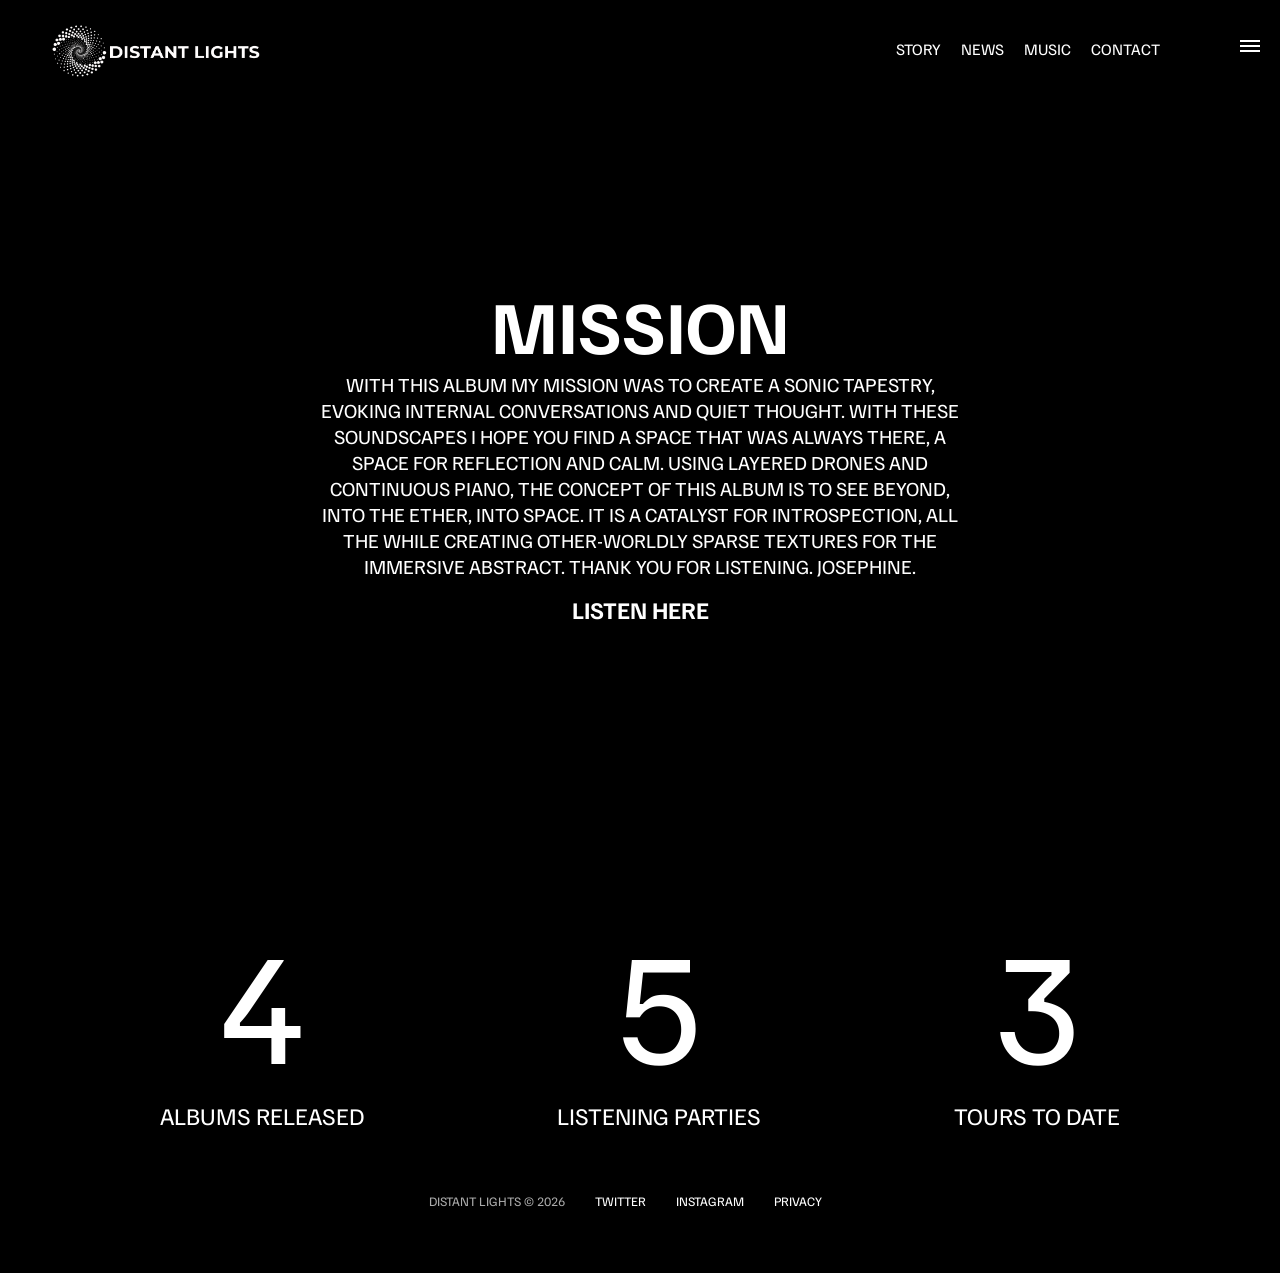
==== Mission.html @ 5c81bdf1 "Initial Commit" ====
<!DOCTYPE html>
<html lang="en">
<head>
  <meta charset="UTF-8">
  <meta http-equiv="X-UA_Compatible" content="IE=edge">
  <meta name="viewport" content="width=device-width,
  initial-scale=1.0">  
  <Link rel="stylesheet" href="mystyle.css">
  <script src="js/script.js" defer></script>
  <title>Mission</title>
</head>
<body>
  <div id="overlay"></div>
  <div id="mobile-menu" class="mobile-main-menu">
    <ul>
      <li><a href="Mission.html">Mission</a></li>
      <li><a href="shop.html">Shop</a></li>
      <li><a href="Tour.html">Tour</a></li>

      <li class="mobile-only"><a href="Story.html">Story</a></li>
    <li class="mobile-only"><a href="News.html">News</a></li>
    <li class="mobile-only"><a href="Music.html">Music</a></li>
    <li class="mobile-only"><a href="Contact.html">Contact</a></li>
    </ul>
  </div>
 <header class="main-header">
  <div class="logo">
    <a href="index.html">
      <img src="img/Logo_Text_04.png" alt="logo" />
  </a>
  </div>
  <nav class="desktop-main-menu">
  <ul>
    <li><a href="Story.html">Story</a></li>
    <li><a href="News.html">News</a></li>
    <li><a href="Music.html">Music</a></li>
    <li><a href="Contact.html">Contact</a></li>
  </ul>
 </nav>
</header>

 <!-- Hamburger Menu-->
  <button id="menu-btn" class="hamburger" type="button">
    <span class="hamburger-top"></span>
    <span class="hamburger-middle"></span>
    <span class="hamburger-bottom"></span>
  </button> 

  <section class="section-animate bg-mission"></section>


  <div class="section-inner-center">
   <h3>Mission</h3>
   <p>With this album my mission was to create a sonic tapestry, evoking internal conversations 
    and quiet thought.  With these soundscapes I hope you find a space that was always there, a space for reflection and 
    calm.  Using layered drones and continuous piano, the concept of this album is to see beyond, into the ether, into space.
    It is a catalyst for introspection, all the while creating other-worldly sparse textures for the immersive abstract. 
    Thank you for listening. Josephine.
   </p>
   <a href ="Music.html"><h2>Listen Here</a></a>
   </div>
 

   <div class="stats">
    <div>
        <span class="counter" data-target="7">0</span>
        <h4>Albums Released</h4>
    </div>
    <div>
        <span class="counter" data-target="5">0</span>
        <h4>Listening Parties</h4>
    </div>
    <div>
        <span class="counter" data-target="3">0</span>
        <h4>Tours to date</h4>
    </div>
   </div>

    <footer>
      <ul>
      <li>Distant Lights &copy; 2026</li>
      <li><a href="#">Twitter</a></li>
      <li><a href="#">Instagram</a></li>
      <li><a href="#">Privacy</a></li>
    </ul>
    </footer>
 </body>
</html>
---- mystyle.css ----
/* Add your own CSS under here */
@import url('https://fonts.googleapis.com/css2?family=Familjen+Grotesk:ital,wght@0,400..700;1,400..700&display=swap');

*,
  *::before,
  *::after {
    margin: 0;
    padding: 0;
    box-sizing: border-box;
  }
body {
    font-family: "Familjen Grotesk", sans-serif;
    background: #000;
    color: #fff;
}

a {
    text-decoration: none;
    color: #fff;
}

ul {
    list-style: none;
}

/* Header/Navbar */
.main-header {
  position: fixed;
  top: 0;
  left: 0;
  width: 100%;
  z-index: 3;
  display: flex;
  justify-content: space-between;
  align-items: center;
  text-transform: uppercase;
  height: 100px;
  padding: 0 50px;
}

/* logo */
.logo {
    width: 210px;
    height: auto;
}

.logo img {
    display: block;
    width: 100%;
    height: auto;
}

/* Desktop Menu*/
.desktop-main-menu {
    margin-right: 50px;
}

.desktop-main-menu ul {
    display: flex;
}

.desktop-main-menu ul li {
    position: relative;
    margin-right: 20px;
    padding-bottom: 2px;
}

/*Menu Nav link Bottom Border */
.desktop-main-menu ul li a::after {
    content: '';
    position: absolute;
    bottom: 0;
    left: 0;
    width: 100%;
    height: 1px;
    background: #fff;
    transform: scaleX(0);
    transition: transform 0.6s cubic-bezier(0.19, 1, 0.22, 1);
    transform-origin: right center;
  }

  .desktop-main-menu ul li a:hover::after {
    transform: scaleX(1);
    transform-origin: left center;
    transition-duration: 0.4s;
  }

  /*Sections*/
  section {
    position: relative;
    height: 100vh;
    background-position: center center;
    background-repeat: no-repeat;
    background-size: cover;
    text-transform: uppercase;
  }

  .section-inner {
    position: absolute;
    bottom: 200px;
    left: 150px;
    max-width: 560px;
  }

  .section-inner h4 {
    font-size: 22px;
    margin-bottom: 5px;
    font-weight: 300;
    animation: fadeInUp 0.5s ease-in-out;
  }

  .section-inner h2 {
    font-size: 50px;
    margin-bottom: 20px;
    font-weight: 700;
    animation: fadeInUp 0.5s ease-in-out 0.2s;
    animation-fill-mode: both;
  }

  .section-inner a {
     animation: fadeInUp 0.5s ease-in-out 0.4s;
      animation-fill-mode: both;
  }

  /*Background Images*/
  .section-a {
    background-image: url('img/Background_Space_01.jpg');
  }
  .section-b {
    background-image: url('img/0445 (1).jpg');
  }
  .section-c {
    background-image: url('img/1090 (3).jpg');
  }
  .section-d {
    background-image: url('img/88 (223).jpg');
  }

  .btn {
    position: relative;
    display: inline-block;
    cursor: pointer;
    text-align: center;
    min-width: 130px;
    padding: 15px 50px;
    margin-top: 10px;
    border: 2px solid #fff;
    text-transform: uppercase;
    font-weight: bold;
    overflow: hidden;
    z-index: 2;
  }

  .btn:hover span {
    color: #000;
  }
  .btn .hover {
    position: absolute;
    top: 0;
    left: 0;
    width: 100%;
    height: 100%;
    background-color: #fff;
    color: #000;
    z-index: -1;
    transform: translateY(100%);
    transition: transform 0.6s cubic-bezier(0.19, 1, 0.22, 1);
  }

  .btn:hover .hover {
    transform: translateY(0);

  }

  .scroll-arrow {
    position: absolute;
    bottom: 50px;
    left: 50%;
    transform: translateX(-50%);
    animation: fadeBounce 5s infinite;
  }

  /*Footer*/
  footer {
    position: relative;
    padding: 55px 0;
  }

  footer ul {
    display: flex;
    justify-content: center;
    align-items: center;
    flex-wrap: wrap;
  }

  footer ul li {
    margin-right: 30px;
    color: #aaa;
    text-transform: uppercase;
    font-size: 13px;
    line-height: 2.5;
  }

  footer ul li a {
    color: #fff;
    transition: color 0.6s;
  }

  footer ul li a:hover {
    color: #aaa;
  }

  /* Hamburger Menu */
  .hamburger {
    position: fixed;
    top: 40px;
    right: 20px;
    z-index: 10;
    cursor: pointer;
    width: 20px;
    height: 20px;
    background: none;
    border: none;
  }

  .hamburger-top,
  .hamburger-middle,
  .hamburger-bottom {
    position: absolute;
    width: 20px;
    height: 2px;
    top: 0;
    left: 0;
    background: #fff;
    transition: all 0.5s;
  }

  .hamburger-middle {
    transform: translateY(5px);
  }

  .hamburger-bottom {
    transform: translateY(10px);
  }

   /* Transition hamburger to X when open */
   .open {
    transform: rotate(90deg);
   }

   .open .hamburger-top {
     transform: rotate(45deg) translateY(6px) translateX(6px);
   }

   .open .hamburger-middle {
    display: none;
   }

   .open .hamburger-bottom {
    transform: rotate(-45deg) translateY(6px) translateX(-6px);
   }

   /* Overlay */
   .overlay-show {
    position: fixed;
    top: 0;
    left: 0;
    width: 100%;
    height: 100%;
    background-color: rgba(0,0,0,0.5);
    z-index: 3;
   }

   /* Stop body scroll */
   .stop-scrolling {
    overflow: hidden;
   }

   /* Hide mobile main menu items */
   .mobile-only {
    display: none;
   }

   /* Mobile Menu */
   .mobile-main-menu {
    position: fixed;
    top: 0;
    right: 0;
    width: 350px;
    height: 100%;
    background: #000;
    z-index: 4;
    display: flex;
    align-items: center;
    justify-content: center;
    transform: translateX(100%);
    transition: transform 0.6s cubic-bezier(0.19, 1, 0.22, 1);
   }

   /* Bring menu from right */
   .show-menu {
    transform: translateX(0);
   }

   .mobile-main-menu ul {
    display: flex;
    flex-direction: column;
    align-items: end;
    justify-content: center;
    padding: 50px;
    width: 100%;
   }

   .mobile-main-menu ul li {
    margin-bottom: 20px;
    font-size: 18px;
    text-transform: uppercase;
    border-bottom: 1px #555 dotted;
    width: 100%;
    text-align: right;
    padding-bottom: 8px;
   }

   .mobile-main-menu ul li a {
    color: #fff;
    transition: color 0.6s;
   }

   .mobile-main-menu ul li a:hover {
    color: #aaa;
   }

   /*Inner Pages */
   .bg-story {
    background-image: url('img/109801 (2).jpg');
   }

   .bg-news {
    background-image: url('img/2850 (2).jpg');
   }

   .bg-music {
    background-image: url('img/1090 (3).jpg');
   }

   .bg-contact {
    background-image: url('img/Space_01 (3).jpg');
   }

   .bg-mission {
    background-image: url('img/2850 (1).jpg');
   }

   .bg-shop {
    background-image: url('img/1090 (1).jpg');
   }

   .bg-tour {
    background-image: url('img/12254.jpg');
   }

   .section-animate {
    animation: fadeIn 2s ease-in-out;
   }

   .section-inner-center {
    position: absolute;
    top: 50%;
    left: 50%;
    transform: translate(-50%, -50%);
    text-transform: uppercase;
    text-align: center;
    width: 50%;
   }

   .section-inner-center h3 {
    font-size: 100px;
    animation: fadeInUp 0.5s ease-in-out 0.2s;
    animation-fill-mode: both;
   }

   .section-inner-center p {
    font-size: 20px;
    margin-bottom: 15px;
    animation: fadeInUp 0.5s ease-in-out;
   }

   /* Stats */
   .stats {
    max-width: 960px;
    margin: 0 auto;
    display: flex;
    align-items: center;
    justify-content: space-between;
    text-align: center;
    text-transform: uppercase;
   }

   .stats div span {
    font-size: 160px;
   }

   .stats div h4 {
    font-size: 24px;
    font-weight: 300;
   }

  /* Animations */

  @keyframes fadeInUp {
    0% {
      opacity: 0;
      transform: translateY(140px);
    }

    100%{
      opacity: 1;
       transform: translateY(0);
    }
  }

   @keyframes fadeIn {
    0% {
      opacity: 0;
    }

    100%{
      opacity: 1;
    }
  }

  @keyframes fadeBounce {
    0%,
    20%,
    50%,
    80%,
    100% {
        opacity: 0;
        transform: translateY(-20px)
    }

    40% {
        opacity: 1;
       transform: translateY(0) 
    }
  }

  /* Media Queries */

  @media (max-width: 960px) {
    /* Hide desktop menu */
    .desktop-main-menu {
      display: none;
    }
  }

  /* Show main mobile items*/
  .mobile-only {
    display: block;
  }

  .section-inner-center h3 {
    font-size: 75px;
  }

  @media (max-width: 600px){
    .section-inner {
      bottom: 75px;
      left: 20px;
    }

    .section-inner h2 {
      font-size: 40px;
    }

    footer ul li:first-child {
      position: absolute;
      top: 30px;
      left: 50%;
      transform: translate(-50%, -50%);
    }

    footer ul li {
      margin-right: 15px;
    }

    .logo {
      width: 150px;
      margin: auto;
    }
  

  

  .section-inner-center h3 {
    font-size: 50px;
  }

  /* Stats*/
  .stats {
    flex-direction: column;
  }

  .stats div {
    margin-bottom: 20px;
  }
}


/* Music player*/


* {
  box-sizing: border-box;
}

 music-container {
  height: 100vh;
  margin: 0;
  font-family: "Familjen Grotesk", sans-serif;
  background-image: linear-gradient(
    0deg, 
    rgb(247, 247, 247) 23.8%, 
    rgb(252, 221, 221) 92%
  );
  display: flex;
  flex-direction: column;
  align-items: center;
  justify-content: center;
}


.music-container {
  background-color: #fff;
  border-radius: 15px;
  box-shadow: 0 15px 15px 0 rgba(210, 98, 238, 0.6);
  display: flex;
  padding: 20px 30px;
  position: relative;
  margin: 100px 550px;
  z-index: 10;
}

.img-container {
    position: relative;
    width: 110px;
}

.img-container::after {
    content: '';
    background-color: #fff;
    height: 20px;
    width: 20px;
    position: absolute;
    left: 50%;
    border-radius: 50%;
    transform: translate(-50%, -50%);
}

.img-container img {
    width: inherit;
    height: 110px;
    border-radius: 50%;
    object-fit: cover;
    position: absolute;
    bottom: 0;
    left: 0;

    animation: rotate 3s linear infinite;

    animation-play-state: paused;
}

.music-container.play .img-container img {
    animation-play-state: running;
}

@keyframes rotate {
    from {
        transform: rotate(0deg);
    }


    to {
        transform: rotate(360deg);
    }
}

.navigation {
    display: flex;
    align-items: center;
    justify-content: center;
    z-index: 1;
}

.action-btn {
    background-color: #fff;
    border: 0;
    color: #bd55ee;
    font-size: 20px;
    cursor: pointer;
    padding: 10px;
    margin: 0 20px;
}

.action-btn-big {
    color: #bd55ee;
    font-size: 30px;
}

.action-btn:focus {
  outline: 0;
}

.music-info {
  background-color: rgba(255, 255, 255, 0.5);
  border-radius: 15px 15px 0 0;
  position: absolute;
  top: 0;
  left: 20px;
  width: calc(100% - 40px);
  padding: 10px 10px 10px 150px;
  opacity: 0;
  transform: translateY(0%);
  transition: transform 0.3s ease-in, opacity 0.3s 
  ease-in;
}

.music-info h4 {
  margin: 0;
}

.music-container.play .music-info {
  opacity: 1;
  transform: translateY(-100%);
}

.progress-container {
    background: #fff;
    border-radius: 5px;
    cursor: pointer;
    margin: 10px 0;
    height: 4px;
    width: 100%;
}

.progress {
    background-color: #bd55ee;
    border-radius: 5px;
    height: 100%;
    width: 0%;
    transition: width 0.1s linear;
}
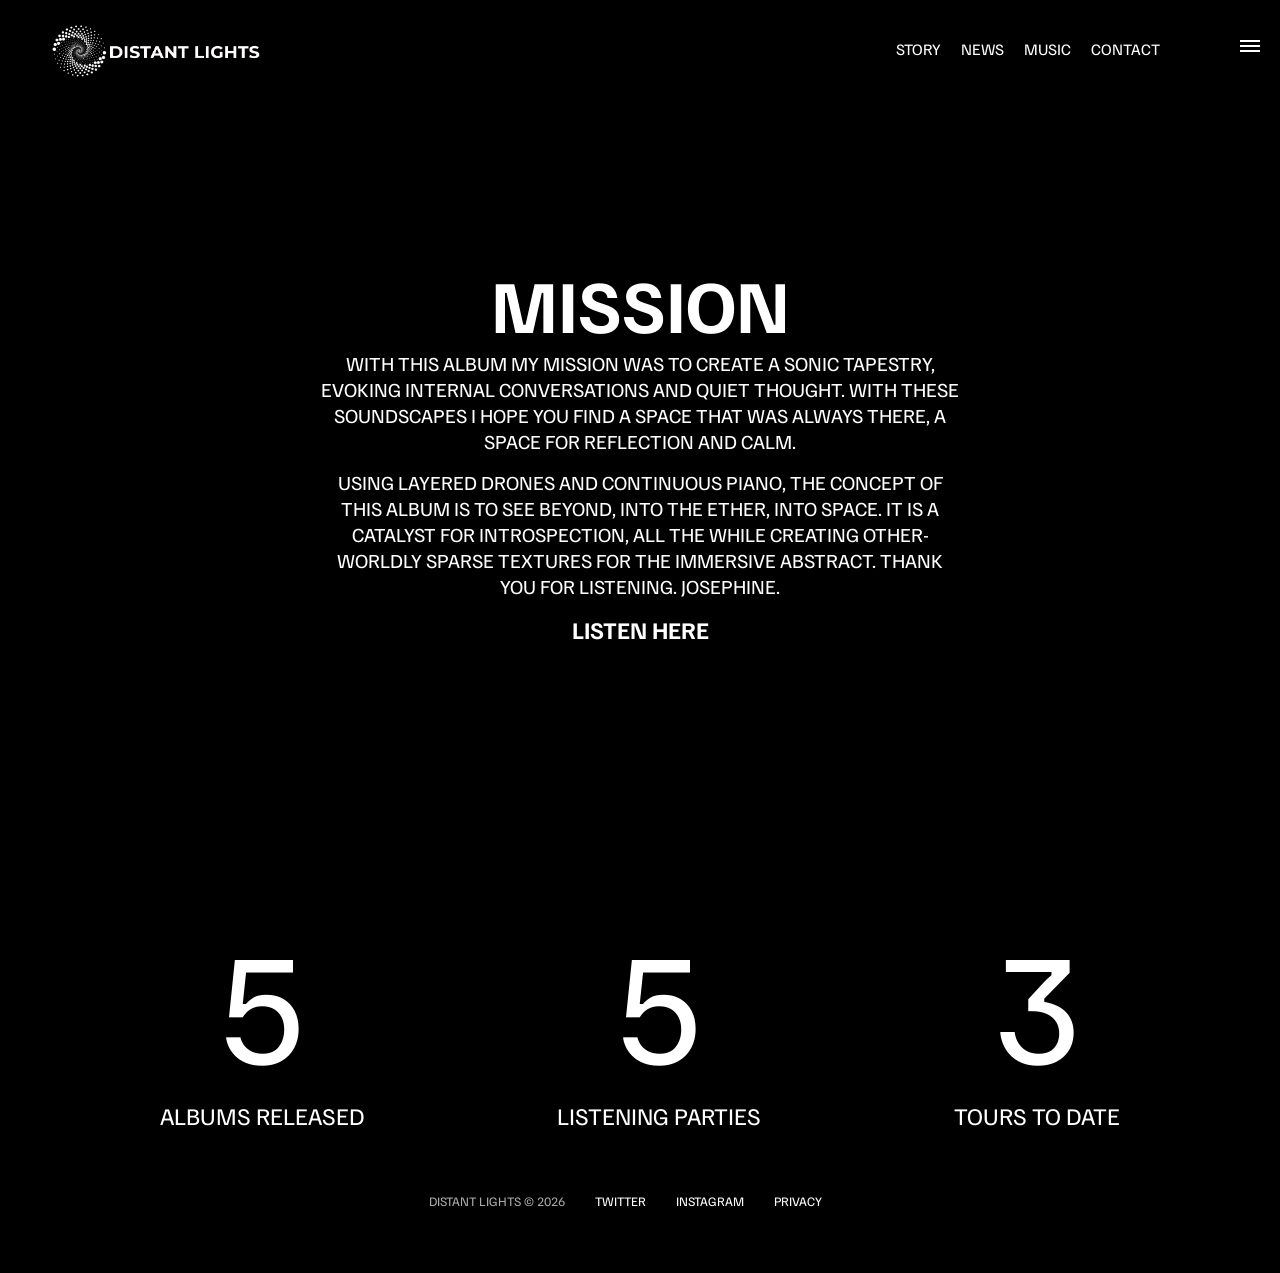
==== commit f422b1f4: "music play and mobile Co-authored-by: Copilot <copilot@github.com>" ====
--- a/Mission.html
+++ b/Mission.html
@@ -53,10 +53,10 @@
    <h3>Mission</h3>
    <p>With this album my mission was to create a sonic tapestry, evoking internal conversations 
     and quiet thought.  With these soundscapes I hope you find a space that was always there, a space for reflection and 
-    calm.  Using layered drones and continuous piano, the concept of this album is to see beyond, into the ether, into space.
+    calm.</p>
+   <p>Using layered drones and continuous piano, the concept of this album is to see beyond, into the ether, into space.
     It is a catalyst for introspection, all the while creating other-worldly sparse textures for the immersive abstract. 
-    Thank you for listening. Josephine.
-   </p>
+    Thank you for listening. Josephine.</p>
    <a href ="Music.html"><h2>Listen Here</a></a>
    </div>
  
--- a/mystyle.css
+++ b/mystyle.css
@@ -36,6 +36,12 @@
   text-transform: uppercase;
   height: 100px;
   padding: 0 50px;
+  transition: background-color 0.3s ease;
+}
+
+/* Header background on scroll */
+.main-header.scrolled {
+  background-color: rgba(0, 0, 0, 0.9);
 }
 
 /* logo */
@@ -504,6 +510,11 @@
   .stats div {
     margin-bottom: 20px;
   }
+
+  /* Story page - show only first paragraph on mobile */
+  .section-inner-center p:nth-child(n+3) {
+    display: none;
+  }
 }
 
 
@@ -539,6 +550,39 @@
   position: relative;
   margin: 100px 550px;
   z-index: 10;
+  width: 90%;
+  max-width: 400px;
+}
+
+/* Mobile Responsive Music Player */
+@media (max-width: 768px) {
+  .music-container {
+    margin: 80px auto 20px;
+    padding: 15px 20px;
+    width: 85%;
+    max-width: 350px;
+  }
+
+  .img-container {
+    width: 80px;
+  }
+
+  .img-container img {
+    height: 80px;
+  }
+
+  .music-info {
+    padding: 10px 10px 10px 100px;
+  }
+
+  .action-btn {
+    margin: 0 10px;
+    padding: 8px;
+  }
+
+  .action-btn-big {
+    font-size: 24px;
+  }
 }
 
 .img-container {
